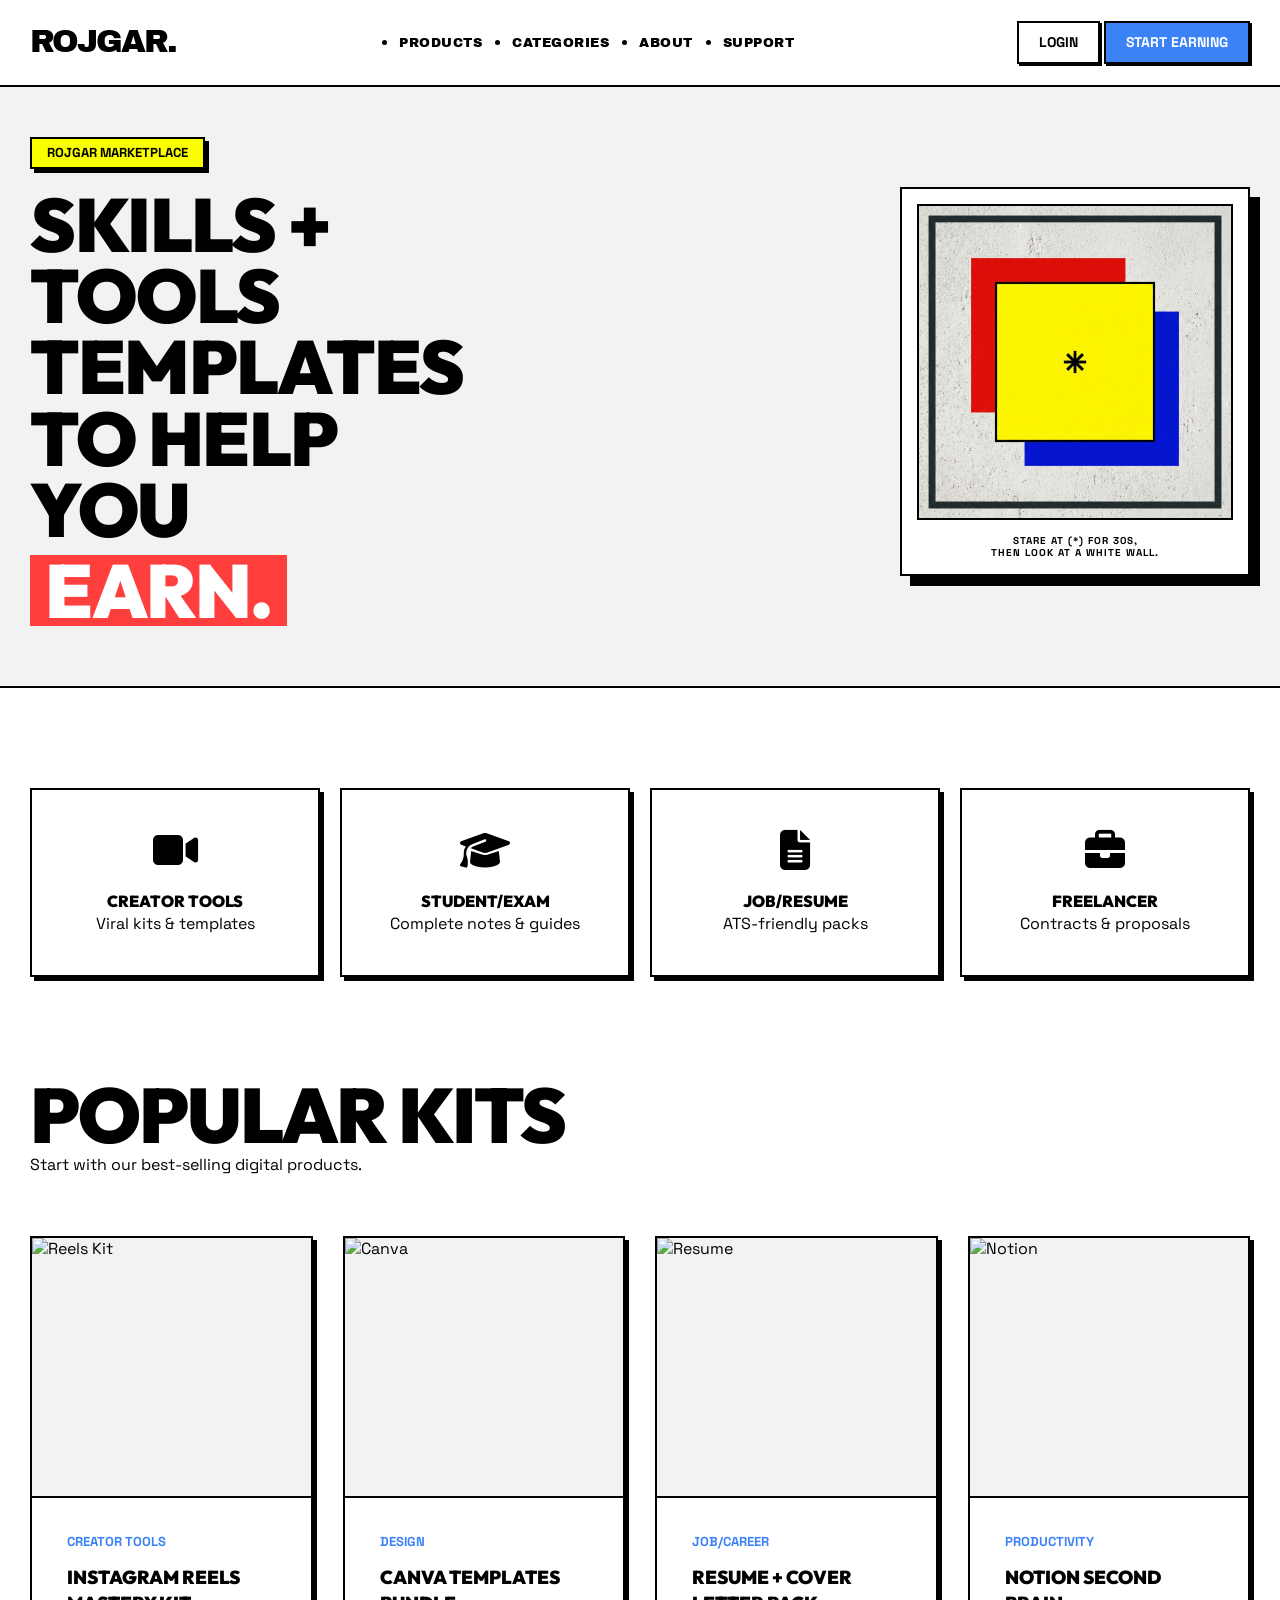
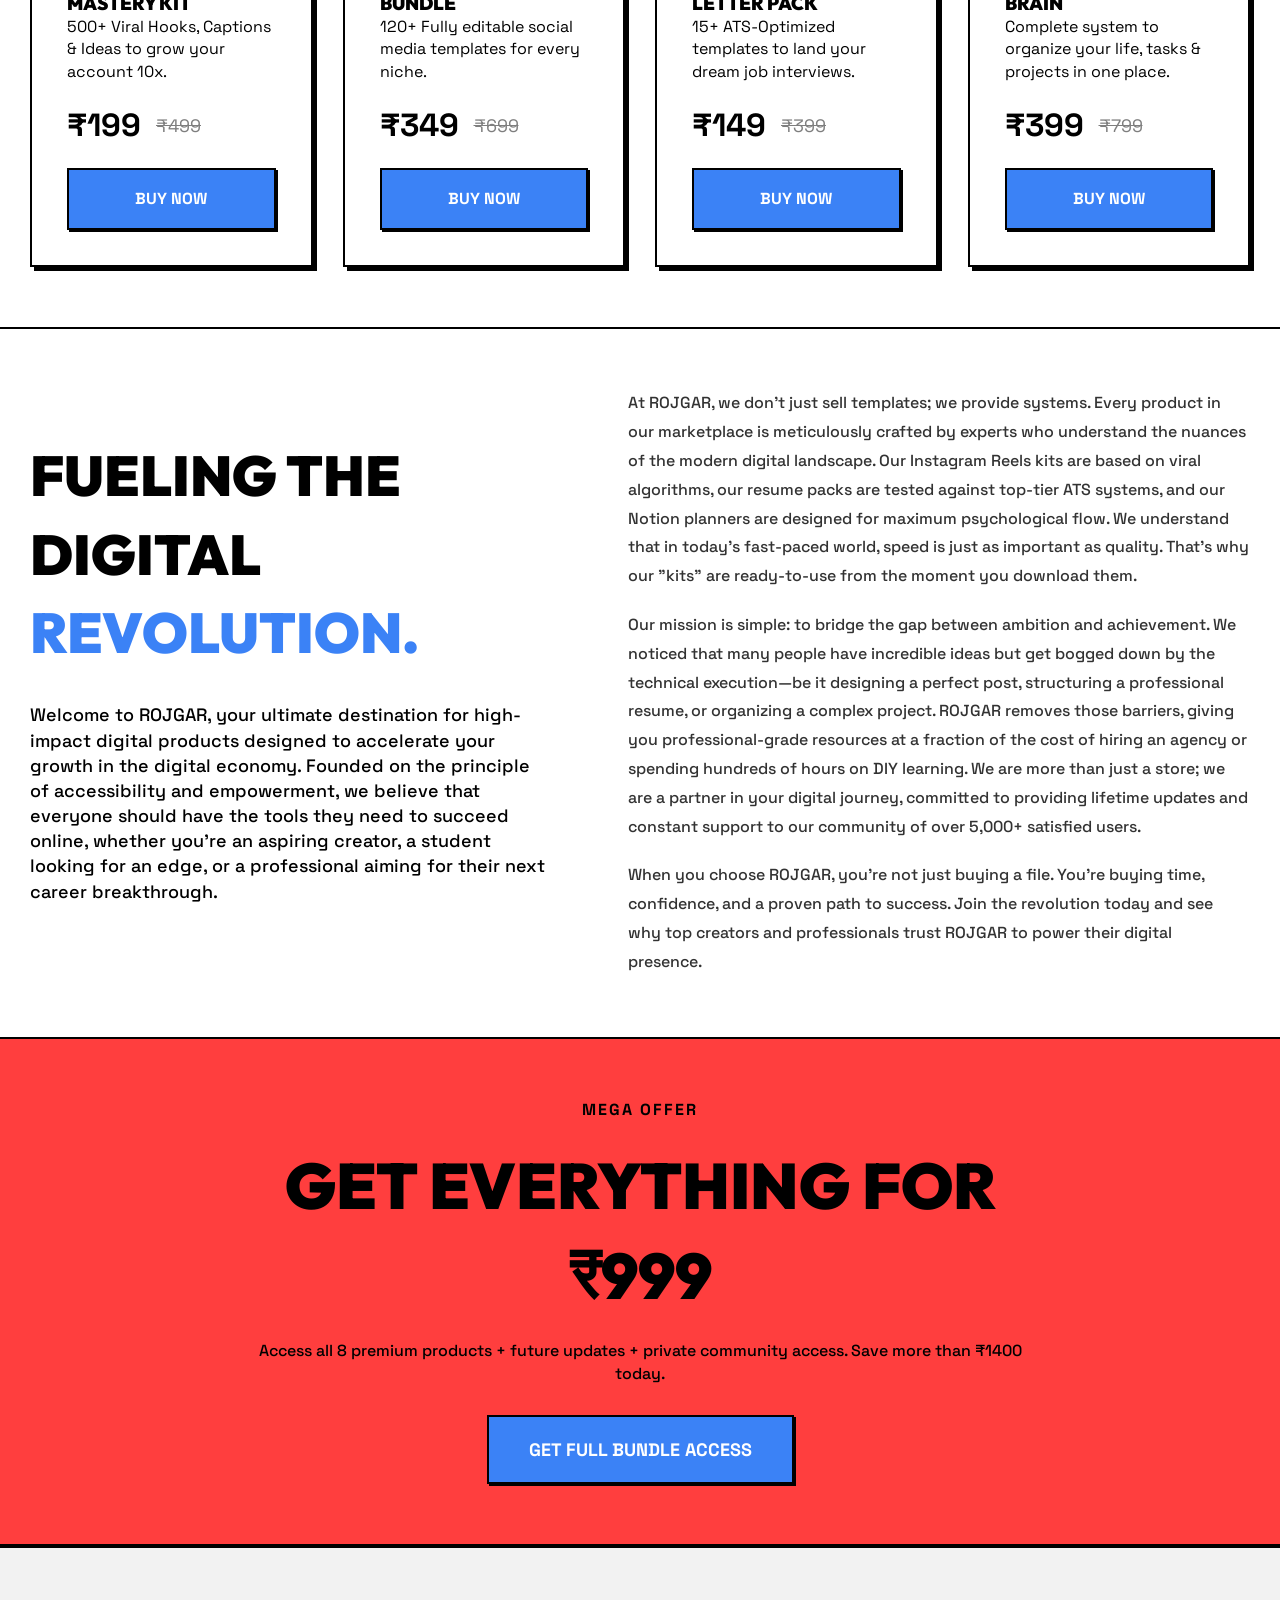
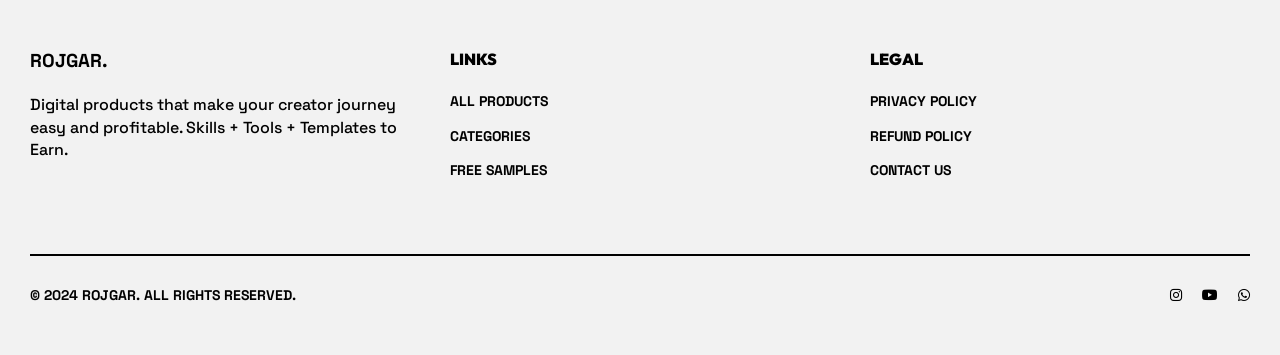
==== index.html @ f200fc2a "Complete UI Refactor: Neo-Brutalist Professional Agency Design & Organized Structure" ====
<!DOCTYPE html>
<html lang="hi">
<head>
    <meta charset="UTF-8">
    <meta name="viewport" content="width=device-width, initial-scale=1.0">
    <title>ROJGAR — Digital Products Marketplace</title>
    <link rel="stylesheet" href="css/style.css">
    <!-- Google Fonts -->
    <link href="https://fonts.googleapis.com/css2?family=Archivo+Black&family=Space+Grotesk:wght@300;400;500;600;700;800;900&display=swap" rel="stylesheet">
    <link rel="stylesheet" href="https://cdnjs.cloudflare.com/ajax/libs/font-awesome/6.4.0/css/all.min.css">
</head>
<body>
    
    <!-- Navbar -->
    <nav class="navbar">
        <div class="container">
            <div class="logo">
                <h2>ROJGAR.</h2>
            </div>
            <ul class="nav-menu" id="navMenu">
                <li><a href="#products">Products</a></li>
                <li><a href="#categories">Categories</a></li>
                <li><a href="#about">About</a></li>
                <li><a href="pages/contact.html">Support</a></li>
            </ul>
            <button class="menu-toggle" id="menuToggle" style="display: none; background: none; border: none; font-size: 24px; cursor: pointer;">
                <i class="fas fa-bars"></i>
            </button>
            <div class="nav-btns">
                <a href="login.html" class="btn btn-outline" style="padding: 10px 20px; font-size: 14px;">Login</a>
                <a href="#products" class="btn btn-primary" style="padding: 10px 20px; font-size: 14px;">Start Earning</a>
            </div>
        </div>
    </nav>


    <!-- Optimized Top Experience -->
    <section class="section" style="background: var(--gray); border-bottom: 2px solid var(--border-color); overflow: hidden; padding: 50px 0 60px;">
        <div class="container">
            <div style="display: flex; justify-content: space-between; align-items: flex-end; gap: 20px; flex-wrap: wrap;">
                
                <div class="reveal-init" style="flex: 1; min-width: 300px;">
                    <div style="background: var(--highlight-color); border: 2px solid var(--border-color); padding: 5px 15px; display: inline-block; font-weight: 900; font-size: 13px; margin-bottom: 20px; box-shadow: 4px 4px 0px 0px #000; text-transform: uppercase;">ROJGAR MARKETPLACE</div>
                    <h2 style="font-size: clamp(32px, 6vw, 75px); line-height: 0.95; margin-bottom: 0; font-weight: 900; text-transform: uppercase; letter-spacing: -1.5px;">
                        SKILLS + <br> 
                        TOOLS <br> 
                        TEMPLATES <br> 
                        TO HELP <br> 
                        YOU <br>
                        <span style="background: var(--accent-color); color: white; padding: 0 15px; display: inline-block; margin-top: 10px;">EARN.</span>
                    </h2>
                </div>

                <div class="reveal-init experience-box">
                    <div style="background: var(--white); border: 2px solid var(--border-color); padding: 15px; box-shadow: 10px 10px 0px 0px #000; text-align: center;">
                        <img src="images/afterimage.png" alt="Negative Afterimage" style="width: 100%; height: auto; border: 2px solid var(--border-color); display: block; margin-bottom: 15px;">
                        <p style="font-weight: 900; text-transform: uppercase; font-size: 10px; letter-spacing: 1px; line-height: 1.2;">
                            STARE AT (*) FOR 30S, <br> THEN LOOK AT A WHITE WALL.
                        </p>
                    </div>
                </div>

            </div>
        </div>
    </section>

    <!-- Categories Section -->
    <section class="section" id="categories" style="background: var(--white); padding: 40px 0;">
        <div class="container">
            <div class="categories-grid">
                <div class="category-card reveal-init">
                    <i class="fas fa-video category-icon"></i>
                    <h4>Creator Tools</h4>
                    <p>Viral kits & templates</p>
                </div>
                <div class="category-card reveal-init">
                    <i class="fas fa-graduation-cap category-icon"></i>
                    <h4>Student/Exam</h4>
                    <p>Complete notes & guides</p>
                </div>
                <div class="category-card reveal-init">
                    <i class="fas fa-file-alt category-icon"></i>
                    <h4>Job/Resume</h4>
                    <p>ATS-friendly packs</p>
                </div>
                <div class="category-card reveal-init">
                    <i class="fas fa-briefcase category-icon"></i>
                    <h4>Freelancer</h4>
                    <p>Contracts & proposals</p>
                </div>
            </div>
        </div>
    </section>

    <!-- Products Section -->
    <section class="section" id="products">
        <div class="container">
            <div class="section-header">
                <div>
                    <h2>Popular Kits</h2>
                    <p>Start with our best-selling digital products.</p>
                </div>
            </div>

            <div class="products-grid">
                
                <!-- Product 1 -->
                <div class="product-card reveal-init">
                    <div class="product-img">
                        <img src="https://images.unsplash.com/photo-1611162617474-5b21e879e113?auto=format&fit=crop&q=80&w=800" alt="Reels Kit">
                    </div>
                    <div class="product-content">
                        <span class="product-tag">Creator Tools</span>
                        <h3>Instagram Reels Mastery Kit</h3>
                        <p>500+ Viral Hooks, Captions & Ideas to grow your account 10x.</p>
                        <div class="product-price">
                            <span class="price-now">₹199</span>
                            <span class="price-old">₹499</span>
                        </div>
                        <a href="pages/product-detail.html?id=reels-kit" class="btn btn-primary btn-block">Buy Now</a>
                    </div>
                </div>

                <!-- Product 2 -->
                <div class="product-card reveal-init">
                    <div class="product-img">
                        <img src="https://images.unsplash.com/photo-1626785774573-4b799315345d?auto=format&fit=crop&q=80&w=800" alt="Canva">
                    </div>
                    <div class="product-content">
                        <span class="product-tag">Design</span>
                        <h3>Canva Templates Bundle</h3>
                        <p>120+ Fully editable social media templates for every niche.</p>
                        <div class="product-price">
                            <span class="price-now">₹349</span>
                            <span class="price-old">₹699</span>
                        </div>
                        <a href="pages/product-detail.html?id=canva-templates" class="btn btn-primary btn-block">Buy Now</a>
                    </div>
                </div>

                <!-- Product 3 -->
                <div class="product-card reveal-init">
                    <div class="product-img">
                        <img src="https://images.unsplash.com/photo-1586281380349-632531db7ed4?auto=format&fit=crop&q=80&w=800" alt="Resume">
                    </div>
                    <div class="product-content">
                        <span class="product-tag">Job/Career</span>
                        <h3>Resume + Cover Letter Pack</h3>
                        <p>15+ ATS-Optimized templates to land your dream job interviews.</p>
                        <div class="product-price">
                            <span class="price-now">₹149</span>
                            <span class="price-old">₹399</span>
                        </div>
                        <a href="pages/product-detail.html?id=resume-pack" class="btn btn-primary btn-block">Buy Now</a>
                    </div>
                </div>

                <!-- Product 4 -->
                <div class="product-card reveal-init">
                    <div class="product-img">
                        <img src="https://images.unsplash.com/photo-1517842645767-c639042777db?auto=format&fit=crop&q=80&w=800" alt="Notion">
                    </div>
                    <div class="product-content">
                        <span class="product-tag">Productivity</span>
                        <h3>Notion Second Brain</h3>
                        <p>Complete system to organize your life, tasks & projects in one place.</p>
                        <div class="product-price">
                            <span class="price-now">₹399</span>
                            <span class="price-old">₹799</span>
                        </div>
                        <a href="pages/product-detail.html?id=notion-planner" class="btn btn-primary btn-block">Buy Now</a>
                    </div>
                </div>

            </div>
        </div>
    </section>

    <!-- About Section -->
    <section class="section" id="about" style="background: var(--white); border-top: 2px solid var(--border-color);">
        <div class="container">
            <div class="about-grid">
                <div class="reveal-init">
                    <h2 style="font-size: 56px; margin-bottom: 30px;">Fueling the Digital <span style="color: var(--secondary-color)">Revolution.</span></h2>
                    <p style="font-size: 18px; font-weight: 500; margin-bottom: 25px;">Welcome to ROJGAR, your ultimate destination for high-impact digital products designed to accelerate your growth in the digital economy. Founded on the principle of accessibility and empowerment, we believe that everyone should have the tools they need to succeed online, whether you're an aspiring creator, a student looking for an edge, or a professional aiming for their next career breakthrough.</p>
                </div>
                <div class="reveal-init" style="font-weight: 500; line-height: 1.8; color: var(--dark); opacity: 0.8;">
                    <p style="margin-bottom: 20px;">At ROJGAR, we don't just sell templates; we provide systems. Every product in our marketplace is meticulously crafted by experts who understand the nuances of the modern digital landscape. Our Instagram Reels kits are based on viral algorithms, our resume packs are tested against top-tier ATS systems, and our Notion planners are designed for maximum psychological flow. We understand that in today's fast-paced world, speed is just as important as quality. That's why our "kits" are ready-to-use from the moment you download them.</p>
                    <p style="margin-bottom: 20px;">Our mission is simple: to bridge the gap between ambition and achievement. We noticed that many people have incredible ideas but get bogged down by the technical execution—be it designing a perfect post, structuring a professional resume, or organizing a complex project. ROJGAR removes those barriers, giving you professional-grade resources at a fraction of the cost of hiring an agency or spending hundreds of hours on DIY learning. We are more than just a store; we are a partner in your digital journey, committed to providing lifetime updates and constant support to our community of over 5,000+ satisfied users.</p>
                    <p>When you choose ROJGAR, you're not just buying a file. You're buying time, confidence, and a proven path to success. Join the revolution today and see why top creators and professionals trust ROJGAR to power their digital presence.</p>
                </div>
            </div>
        </div>
    </section>

    <!-- Bundle Section -->
    <section class="section" style="background: var(--accent-color); border-top: 2px solid var(--border-color); border-bottom: 2px solid var(--border-color);">
        <div class="container">
            <div style="text-align: center; max-width: 800px; margin: 0 auto;">
                <span style="font-weight: 900; text-transform: uppercase; letter-spacing: 2px;">Mega Offer</span>
                <h2 style="font-size: clamp(40px, 6vw, 64px); margin: 20px 0; text-transform: uppercase; font-weight: 900;">Get Everything for ₹999</h2>
                <p style="margin-bottom: 30px; font-weight: 500;">Access all 8 premium products + future updates + private community access. Save more than ₹1400 today.</p>
                <a href="product-detail.html?id=complete-bundle" class="btn btn-primary" style="padding: 20px 40px; font-size: 18px;">Get Full Bundle Access</a>
            </div>
        </div>
    </section>

    <!-- Footer -->
    <footer class="footer">
        <div class="container">
            <div class="footer-grid">
                <div>
                    <h3 style="font-family: 'Space Grotesk', sans-serif; font-weight: 900; margin-bottom: 20px;">ROJGAR.</h3>
                    <p style="font-weight: 500;">Digital products that make your creator journey easy and profitable. Skills + Tools + Templates to Earn.</p>
                </div>
                <div>
                    <h4 style="margin-bottom: 20px; text-transform: uppercase; font-weight: 900;">Links</h4>
                    <ul class="footer-links">
                        <li><a href="#products">All Products</a></li>
                        <li><a href="#categories">Categories</a></li>
                        <li><a href="#">Free Samples</a></li>
                    </ul>
                </div>
                <div>
                    <h4 style="margin-bottom: 20px; text-transform: uppercase; font-weight: 900;">Legal</h4>
                    <ul class="footer-links">
                        <li><a href="pages/privacy.html">Privacy Policy</a></li>
                        <li><a href="pages/refund.html">Refund Policy</a></li>
                        <li><a href="pages/contact.html">Contact Us</a></li>
                    </ul>
                </div>
            </div>
            <div style="border-top: 2px solid var(--border-color); padding-top: 30px; display: flex; justify-content: space-between; align-items: center; font-weight: 700; font-size: 14px; text-transform: uppercase;">
                <p>&copy; 2024 ROJGAR. ALL RIGHTS RESERVED.</p>
                <div style="display: flex; gap: 20px;">
                    <a href="#" style="color: inherit;"><i class="fab fa-instagram"></i></a>
                    <a href="#" style="color: inherit;"><i class="fab fa-youtube"></i></a>
                    <a href="#" style="color: inherit;"><i class="fab fa-whatsapp"></i></a>
                </div>
            </div>
        </div>
    </footer>

    <script src="js/script.js"></script>
</body>
</html>
---- css/style.css ----
@import url('https://fonts.googleapis.com/css2?family=Outfit:wght@400;700;800;900&family=Space+Grotesk:wght@300;400;500;600;700&display=swap');

:root {
    /* Bold Brutalist LIGHT Theme */
    --primary-color: #000000;
    --secondary-color: #3b82f6; /* Electric Blue */
    --accent-color: #ff3e3e; /* Bold Red */
    --highlight-color: #faff00; /* Neon Yellow */
    --dark: #000000;
    --light: #ffffff;
    --white: #ffffff;
    --gray: #f2f2f2;
    --border-color: #000000;
    
    /* Hard Sharp Shadows */
    --shadow-sm: 2px 2px 0px 0px #000000;
    --shadow-md: 4px 4px 0px 0px #000000;
    --shadow-lg: 8px 8px 0px 0px #000000;
    
    /* Transitions */
    --transition: all 0.2s ease;
}

* {
    margin: 0;
    padding: 0;
    box-sizing: border-box;
}

body {
    font-family: 'Space Grotesk', sans-serif;
    line-height: 1.4;
    color: var(--dark);
    background: var(--white);
    overflow-x: hidden;
    width: 100%;
}

h1, h2, h3, h4 {
    font-family: 'Outfit', sans-serif;
    font-weight: 900;
    text-transform: uppercase;
}

.container {
    max-width: 1300px;
    margin: 0 auto;
    padding: 0 30px;
}

/* ===================================
   NAVIGATION
=================================== */

.navbar {
    padding: 20px 0;
    border-bottom: 2px solid var(--border-color);
    background: var(--white);
    position: sticky;
    top: 0;
    z-index: 1000;
}

.navbar .container {
    display: flex;
    justify-content: space-between;
    align-items: center;
}

.logo h2 {
    font-family: 'Archivo Black', sans-serif;
    font-size: 32px;
    font-weight: 400; /* Archivo Black only has 400 but looks ultra bold */
    text-transform: uppercase;
    letter-spacing: -2px;
}

.nav-menu {
    display: flex;
    gap: 30px;
}

.nav-menu a {
    text-decoration: none;
    text-transform: uppercase;
    font-family: 'Archivo Black', sans-serif;
    font-weight: 400;
    font-size: 13px;
    letter-spacing: 0.5px;
    color: var(--dark);
    transition: var(--transition);
}

.nav-menu a:hover {
    color: var(--secondary-color);
}

/* ===================================
   HERO SECTION
=================================== */

.hero {
    padding: 120px 0 80px;
    text-align: center;
    background: var(--gray);
    border-bottom: 2px solid var(--border-color);
}

.hero h1 {
    font-size: clamp(50px, 10vw, 120px);
    line-height: 0.85;
    font-weight: 900;
    text-transform: uppercase;
    letter-spacing: -3px;
    margin-bottom: 30px;
}

.hero p {
    font-size: 20px;
    max-width: 700px;
    margin: 0 auto 40px;
    font-weight: 500;
}

.hero-badge {
    display: inline-block;
    background: var(--accent-color);
    color: var(--dark);
    padding: 8px 20px;
    border: 2px solid var(--border-color);
    font-weight: 800;
    text-transform: uppercase;
    font-size: 13px;
    margin-bottom: 25px;
    box-shadow: var(--shadow-sm);
}

/* ===================================
   CATEGORIES (Brutalist style)
=================================== */

.categories-grid {
    display: grid;
    grid-template-columns: repeat(4, 1fr);
    gap: 20px;
    margin-top: 60px;
}

.category-card {
    background: var(--white);
    padding: 40px 20px;
    border: 2px solid var(--border-color);
    text-align: center;
    transition: var(--transition);
    cursor: pointer;
    box-shadow: var(--shadow-md);
}

.category-card:hover {
    transform: translate(-4px, -4px);
    box-shadow: var(--shadow-lg);
    background: var(--accent-color);
}

.category-icon {
    font-size: 40px;
    margin-bottom: 20px;
    display: block;
}

/* ===================================
   PRODUCT CARDS (Brutalist)
=================================== */

.section {
    padding: 60px 0;
}

.about-grid {
    display: grid; 
    grid-template-columns: 1fr 1.2fr; 
    gap: 80px; 
    align-items: center;
}

.experience-box {
    flex: 0 0 350px; 
    margin-bottom: 50px;
}

.section-header {
    margin-bottom: 60px;
}

.section-header h2 {
    font-size: clamp(36px, 6vw, 80px);
    text-transform: uppercase;
    font-weight: 900;
    letter-spacing: -2px;
    line-height: 1;
}

.products-grid {
    display: grid;
    grid-template-columns: repeat(auto-fill, minmax(280px, 1fr));
    gap: 30px;
}

.product-card {
    background: var(--white);
    border: 2px solid var(--border-color);
    transition: var(--transition);
    overflow: hidden;
    box-shadow: var(--shadow-md);
}

.product-card:hover {
    transform: translate(-8px, -8px);
    box-shadow: var(--shadow-lg);
}

.product-img {
    height: 260px;
    background: var(--gray);
    border-bottom: 2px solid var(--border-color);
    overflow: hidden;
}

.product-img img {
    width: 100%;
    height: 100%;
    object-fit: cover;
    transition: var(--transition);
}

.product-content {
    padding: 35px;
}

.product-tag {
    font-size: 13px;
    font-weight: 800;
    text-transform: uppercase;
    color: var(--secondary-color);
    margin-bottom: 12px;
    display: block;
}

.product-price {
    display: flex;
    align-items: center;
    gap: 15px;
    margin: 20px 0;
}

.price-now {
    font-size: 32px;
    font-weight: 900;
}

.price-old {
    text-decoration: line-through;
    opacity: 0.5;
    font-size: 18px;
}

/* ===================================
   BUTTONS
=================================== */

.btn {
    display: inline-block;
    padding: 18px 38px;
    font-family: 'Space Grotesk', sans-serif;
    font-weight: 800;
    text-transform: uppercase;
    text-decoration: none;
    font-size: 16px;
    cursor: pointer;
    transition: var(--transition);
    border: 2px solid var(--border-color);
    text-align: center;
    box-shadow: var(--shadow-sm);
}

.btn-primary {
    background: var(--secondary-color);
    color: var(--white);
}

.btn-primary:hover {
    transform: translate(-3px, -3px);
    box-shadow: var(--shadow-md);
    background: var(--dark);
}

.btn-outline {
    background: var(--white);
    color: var(--dark);
}

.btn-outline:hover {
    background: var(--dark);
    color: var(--white);
}

.btn-block {
    width: 100%;
}

/* ===================================
   MARQUEE
=================================== */

.marquee {
    background: var(--dark);
    color: var(--white);
    padding: 15px 0;
    border-bottom: 2px solid var(--border-color);
    overflow: hidden;
    white-space: nowrap;
}

@keyframes marquee {
    from { transform: translateX(0); }
    to { transform: translateX(-50%); }
}

/* ===================================
   REVEAL SYSTEM
=================================== */

.reveal-init {
    opacity: 0;
    transform: translateY(30px);
    transition: all 0.6s cubic-bezier(0.2, 0.8, 0.2, 1);
}

.reveal-init.revealed {
    opacity: 1;
    transform: translateY(0);
}

/* ===================================
   FOOTER
=================================== */

.footer {
    padding: 100px 0 50px;
    border-top: 2px solid var(--border-color);
    background: var(--gray);
}

.footer h2 {
    font-size: clamp(60px, 12vw, 150px);
    text-transform: uppercase;
    font-weight: 900;
    letter-spacing: -4px;
    margin-bottom: 50px;
}

.footer-grid {
    display: grid;
    grid-template-columns: repeat(auto-fit, minmax(200px, 1fr));
    gap: 40px;
    margin-bottom: 60px;
}

.footer-links li {
    list-style: none;
    margin-bottom: 12px;
}

.footer-links a {
    color: var(--dark);
    text-decoration: none;
    font-weight: 700;
    text-transform: uppercase;
    font-size: 14px;
    transition: var(--transition);
}

.footer-links a:hover {
    color: var(--secondary-color);
}

@media (max-width: 1024px) {
    .categories-grid { grid-template-columns: repeat(2, 1fr); }
}

@media (max-width: 768px) {
    :root {
        --shadow-lg: 6px 6px 0px 0px #000;
    }

    .navbar .container {
        padding: 0 20px;
    }

    /* Mobile Menu Toggle */
    .nav-menu {
        display: none;
        position: absolute;
        top: 100%;
        left: 0;
        width: 100%;
        background: var(--white);
        padding: 20px;
        flex-direction: column;
        border-bottom: 2px solid var(--border-color);
        box-shadow: var(--shadow-md);
        z-index: 1001;
    }

    .nav-menu.active {
        display: flex;
    }

    .nav-btns {
        display: none;
    }

    .menu-toggle {
        display: block !important;
    }

    .section {
        padding: 40px 0;
    }

    #categories {
        padding: 20px 0 !important;
    }

    .categories-grid {
        grid-template-columns: 1fr;
        gap: 15px;
    }

    /* Product Cards Mobile */
    .product-card {
        max-width: 100%;
    }

    /* About Section Mobile */
    .about-grid {
        grid-template-columns: 1fr !important;
        gap: 30px !important;
    }

    .about-grid h2 {
        font-size: 36px !important;
    }

    /* Top Experience Mobile Fixes */
    .experience-box {
        flex: 1 !important;
        margin-bottom: 20px !important;
        max-width: 100%;
    }

    .reveal-init h2 {
        font-size: clamp(32px, 10vw, 55px) !important;
        line-height: 1 !important;
        letter-spacing: -1px !important;
    }

    .reveal-init div[style*="margin-bottom: 30px"] {
        margin-bottom: 15px !important;
    }
    
    .container {
        padding: 0 20px;
    }
}
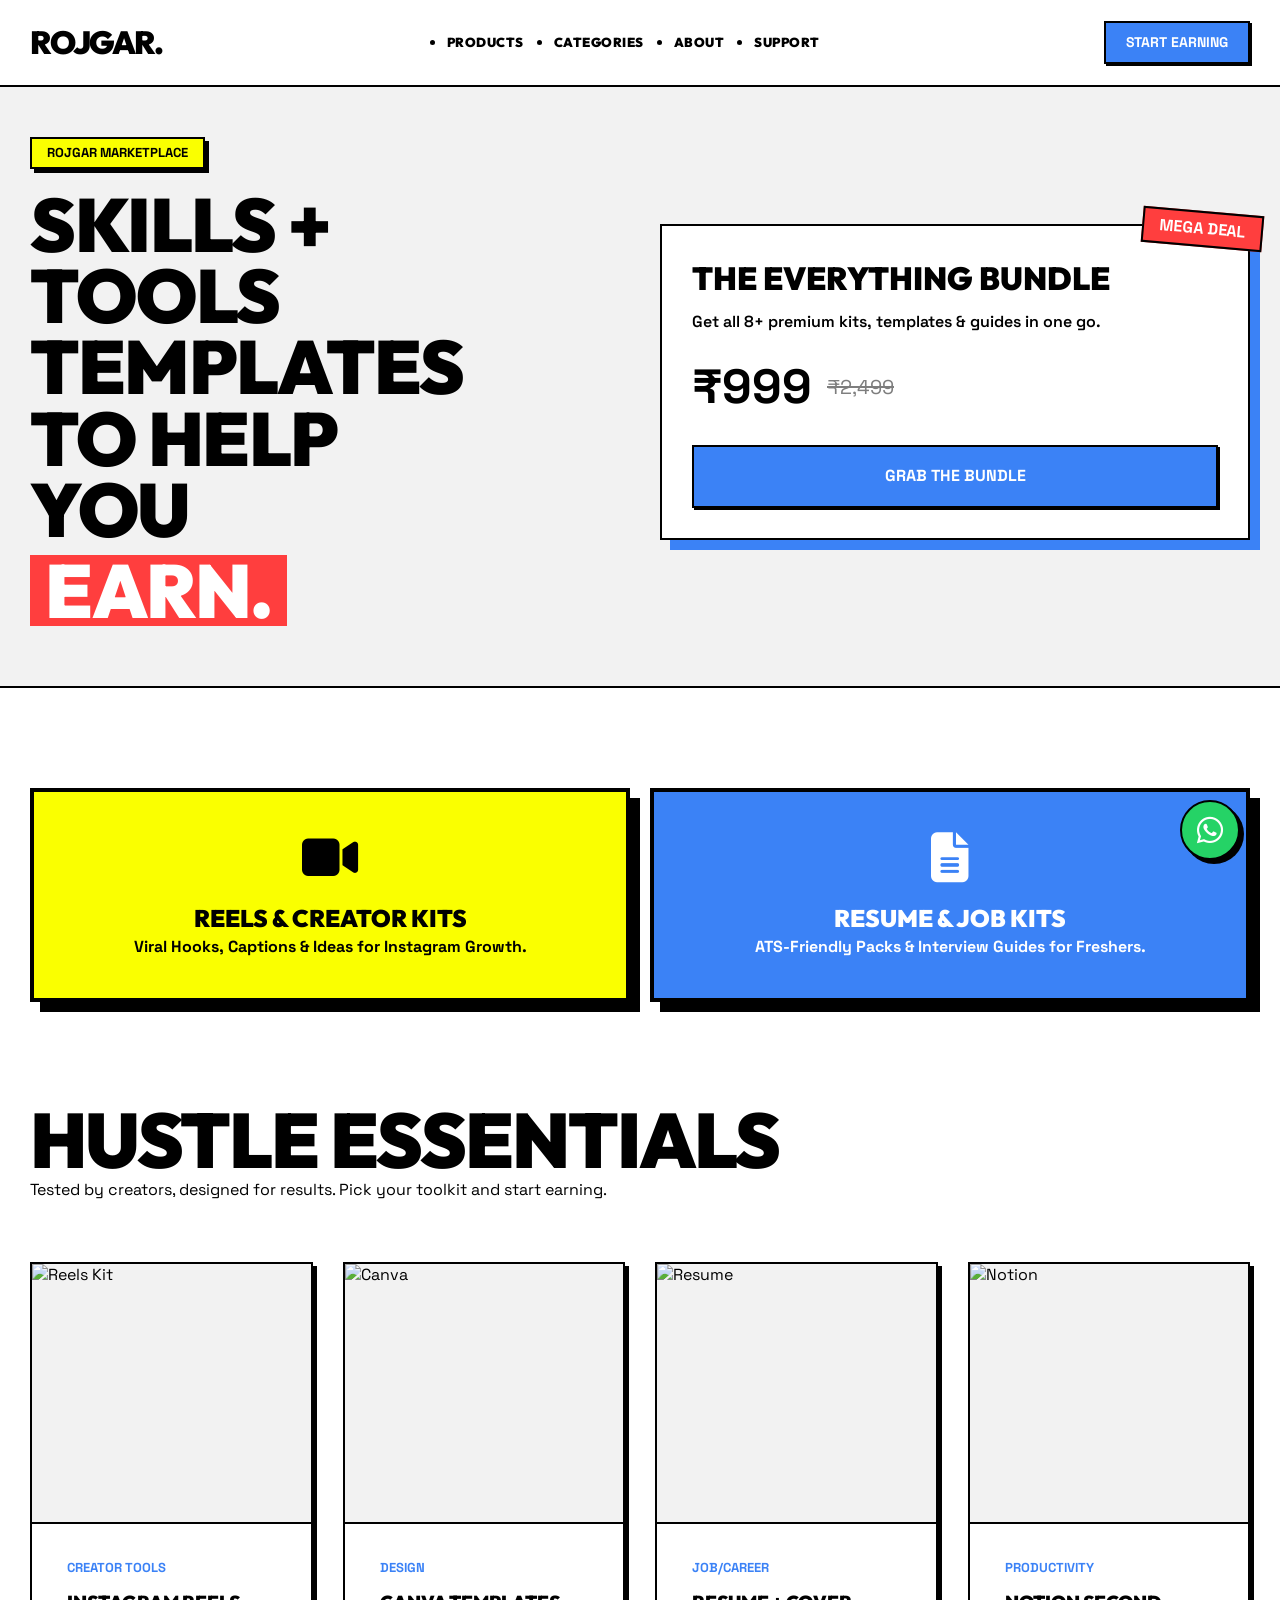
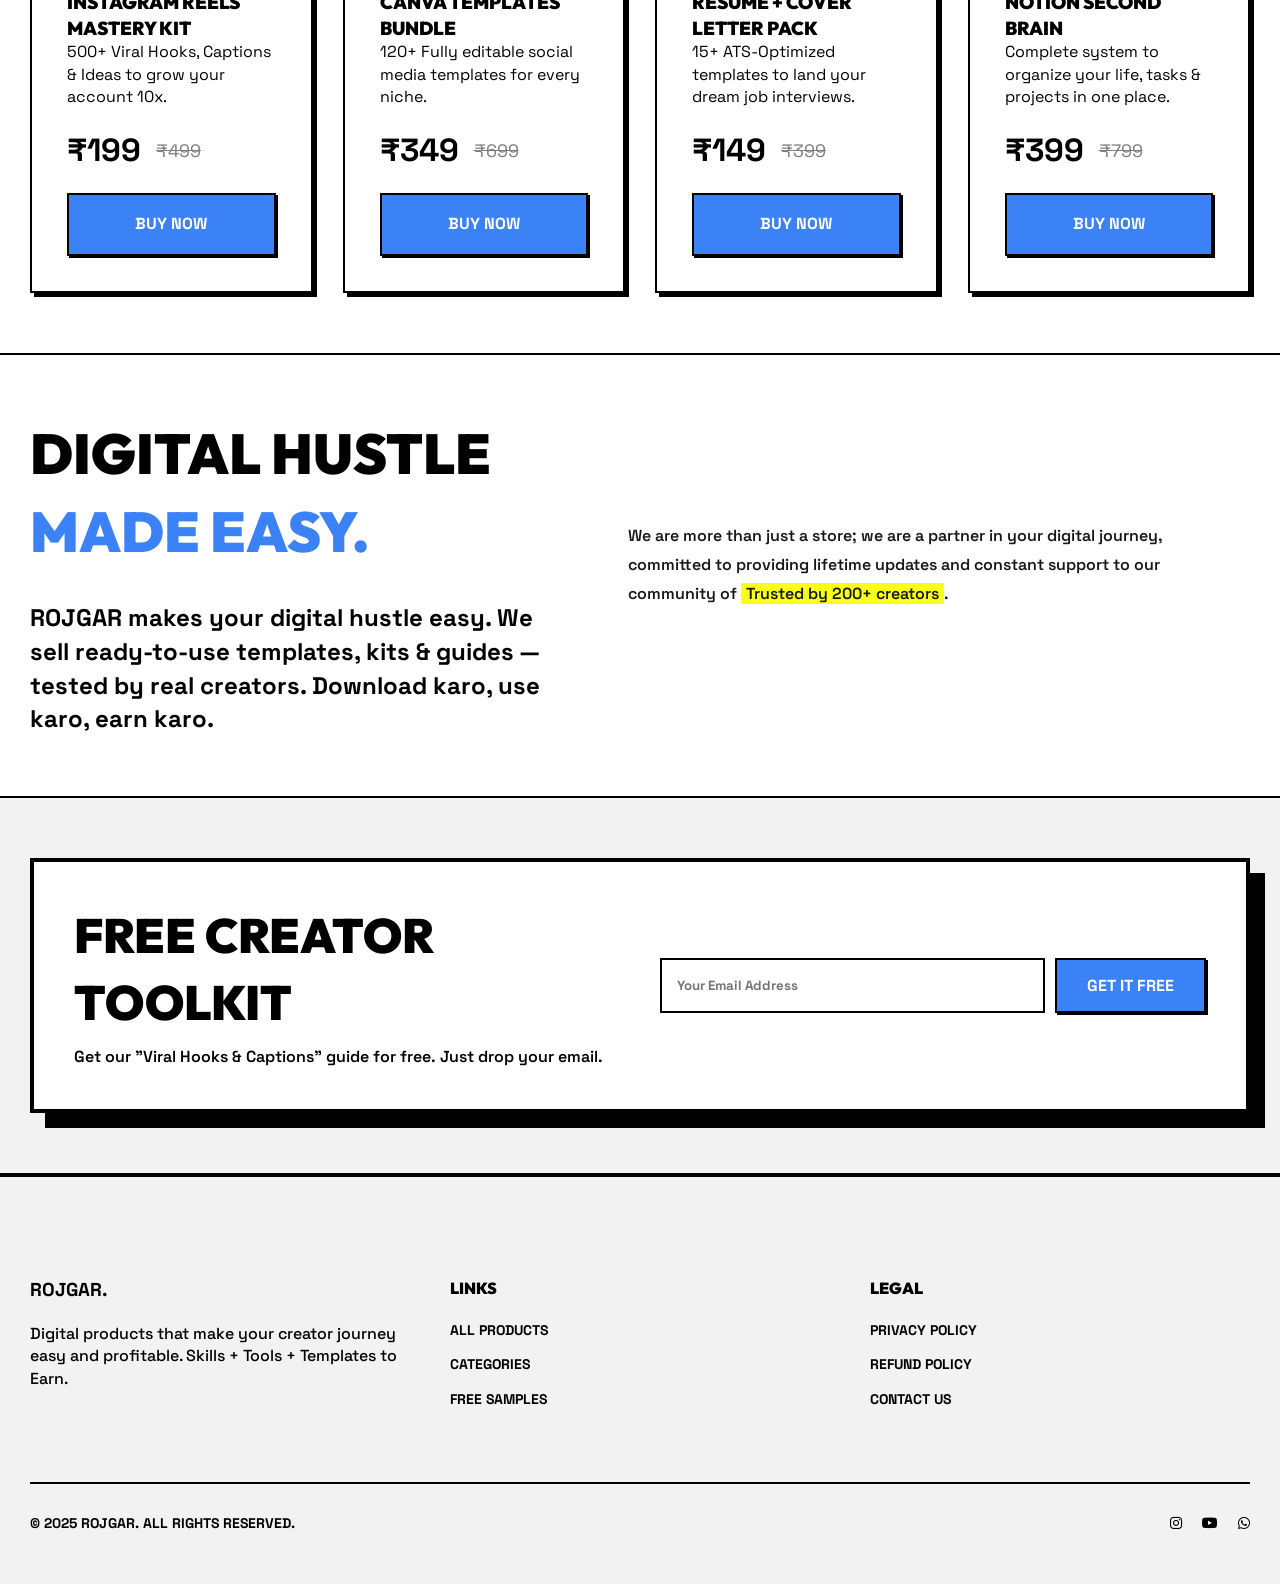
==== commit 3256c662: "Optimize ROJGAR store: fix links, improve UX, add categories and free samples pages, and niche down" ====
--- a/index.html
+++ b/index.html
@@ -19,7 +19,7 @@
             </div>
             <ul class="nav-menu" id="navMenu">
                 <li><a href="#products">Products</a></li>
-                <li><a href="#categories">Categories</a></li>
+                <li><a href="pages/categories.html">Categories</a></li>
                 <li><a href="#about">About</a></li>
                 <li><a href="pages/contact.html">Support</a></li>
             </ul>
@@ -27,7 +27,6 @@
                 <i class="fas fa-bars"></i>
             </button>
             <div class="nav-btns">
-                <a href="login.html" class="btn btn-outline" style="padding: 10px 20px; font-size: 14px;">Login</a>
                 <a href="#products" class="btn btn-primary" style="padding: 10px 20px; font-size: 14px;">Start Earning</a>
             </div>
         </div>
@@ -37,7 +36,7 @@
     <!-- Optimized Top Experience -->
     <section class="section" style="background: var(--gray); border-bottom: 2px solid var(--border-color); overflow: hidden; padding: 50px 0 60px;">
         <div class="container">
-            <div style="display: flex; justify-content: space-between; align-items: flex-end; gap: 20px; flex-wrap: wrap;">
+            <div style="display: flex; justify-content: space-between; align-items: center; gap: 40px; flex-wrap: wrap;">
                 
                 <div class="reveal-init" style="flex: 1; min-width: 300px;">
                     <div style="background: var(--highlight-color); border: 2px solid var(--border-color); padding: 5px 15px; display: inline-block; font-weight: 900; font-size: 13px; margin-bottom: 20px; box-shadow: 4px 4px 0px 0px #000; text-transform: uppercase;">ROJGAR MARKETPLACE</div>
@@ -51,12 +50,16 @@
                     </h2>
                 </div>
 
-                <div class="reveal-init experience-box">
-                    <div style="background: var(--white); border: 2px solid var(--border-color); padding: 15px; box-shadow: 10px 10px 0px 0px #000; text-align: center;">
-                        <img src="images/afterimage.png" alt="Negative Afterimage" style="width: 100%; height: auto; border: 2px solid var(--border-color); display: block; margin-bottom: 15px;">
-                        <p style="font-weight: 900; text-transform: uppercase; font-size: 10px; letter-spacing: 1px; line-height: 1.2;">
-                            STARE AT (*) FOR 30S, <br> THEN LOOK AT A WHITE WALL.
-                        </p>
+                <div class="reveal-init" style="flex: 1; min-width: 300px;">
+                    <div style="background: var(--white); border: 2px solid var(--border-color); padding: 30px; box-shadow: 10px 10px 0px 0px var(--secondary-color); position: relative;">
+                        <span style="position: absolute; top: -15px; right: -15px; background: var(--accent-color); color: white; padding: 5px 15px; font-weight: 900; border: 2px solid #000; transform: rotate(5deg);">MEGA DEAL</span>
+                        <h3 style="font-size: 32px; margin-bottom: 10px;">The Everything Bundle</h3>
+                        <p style="font-weight: 600; margin-bottom: 20px;">Get all 8+ premium kits, templates & guides in one go.</p>
+                        <div style="display: flex; align-items: center; gap: 15px; margin-bottom: 25px;">
+                            <span style="font-size: 48px; font-weight: 900;">₹999</span>
+                            <span style="text-decoration: line-through; opacity: 0.5; font-size: 20px;">₹2,499</span>
+                        </div>
+                        <a href="pages/product-detail.html?id=complete-bundle" class="btn btn-primary btn-block">Grab the Bundle</a>
                     </div>
                 </div>
 
@@ -67,26 +70,16 @@
     <!-- Categories Section -->
     <section class="section" id="categories" style="background: var(--white); padding: 40px 0;">
         <div class="container">
-            <div class="categories-grid">
-                <div class="category-card reveal-init">
-                    <i class="fas fa-video category-icon"></i>
-                    <h4>Creator Tools</h4>
-                    <p>Viral kits & templates</p>
-                </div>
-                <div class="category-card reveal-init">
-                    <i class="fas fa-graduation-cap category-icon"></i>
-                    <h4>Student/Exam</h4>
-                    <p>Complete notes & guides</p>
-                </div>
-                <div class="category-card reveal-init">
-                    <i class="fas fa-file-alt category-icon"></i>
-                    <h4>Job/Resume</h4>
-                    <p>ATS-friendly packs</p>
-                </div>
-                <div class="category-card reveal-init">
-                    <i class="fas fa-briefcase category-icon"></i>
-                    <h4>Freelancer</h4>
-                    <p>Contracts & proposals</p>
+            <div class="categories-grid" style="grid-template-columns: repeat(2, 1fr);">
+                <div class="category-card reveal-init" style="background: var(--highlight-color); border: 4px solid #000; box-shadow: 10px 10px 0px 0px #000;">
+                    <i class="fas fa-video category-icon" style="font-size: 50px;"></i>
+                    <h4 style="font-size: 24px;">Reels & Creator Kits</h4>
+                    <p style="font-weight: 700;">Viral Hooks, Captions & Ideas for Instagram Growth.</p>
+                </div>
+                <div class="category-card reveal-init" style="background: var(--secondary-color); color: #fff; border: 4px solid #000; box-shadow: 10px 10px 0px 0px #000;">
+                    <i class="fas fa-file-alt category-icon" style="font-size: 50px; color: #fff;"></i>
+                    <h4 style="font-size: 24px;">Resume & Job Kits</h4>
+                    <p style="font-weight: 700;">ATS-Friendly Packs & Interview Guides for Freshers.</p>
                 </div>
             </div>
         </div>
@@ -97,8 +90,8 @@
         <div class="container">
             <div class="section-header">
                 <div>
-                    <h2>Popular Kits</h2>
-                    <p>Start with our best-selling digital products.</p>
+                    <h2>Hustle Essentials</h2>
+                    <p>Tested by creators, designed for results. Pick your toolkit and start earning.</p>
                 </div>
             </div>
 
@@ -181,26 +174,30 @@
         <div class="container">
             <div class="about-grid">
                 <div class="reveal-init">
-                    <h2 style="font-size: 56px; margin-bottom: 30px;">Fueling the Digital <span style="color: var(--secondary-color)">Revolution.</span></h2>
-                    <p style="font-size: 18px; font-weight: 500; margin-bottom: 25px;">Welcome to ROJGAR, your ultimate destination for high-impact digital products designed to accelerate your growth in the digital economy. Founded on the principle of accessibility and empowerment, we believe that everyone should have the tools they need to succeed online, whether you're an aspiring creator, a student looking for an edge, or a professional aiming for their next career breakthrough.</p>
-                </div>
-                <div class="reveal-init" style="font-weight: 500; line-height: 1.8; color: var(--dark); opacity: 0.8;">
-                    <p style="margin-bottom: 20px;">At ROJGAR, we don't just sell templates; we provide systems. Every product in our marketplace is meticulously crafted by experts who understand the nuances of the modern digital landscape. Our Instagram Reels kits are based on viral algorithms, our resume packs are tested against top-tier ATS systems, and our Notion planners are designed for maximum psychological flow. We understand that in today's fast-paced world, speed is just as important as quality. That's why our "kits" are ready-to-use from the moment you download them.</p>
-                    <p style="margin-bottom: 20px;">Our mission is simple: to bridge the gap between ambition and achievement. We noticed that many people have incredible ideas but get bogged down by the technical execution—be it designing a perfect post, structuring a professional resume, or organizing a complex project. ROJGAR removes those barriers, giving you professional-grade resources at a fraction of the cost of hiring an agency or spending hundreds of hours on DIY learning. We are more than just a store; we are a partner in your digital journey, committed to providing lifetime updates and constant support to our community of over 5,000+ satisfied users.</p>
-                    <p>When you choose ROJGAR, you're not just buying a file. You're buying time, confidence, and a proven path to success. Join the revolution today and see why top creators and professionals trust ROJGAR to power their digital presence.</p>
-                </div>
-            </div>
-        </div>
-    </section>
-
-    <!-- Bundle Section -->
-    <section class="section" style="background: var(--accent-color); border-top: 2px solid var(--border-color); border-bottom: 2px solid var(--border-color);">
-        <div class="container">
-            <div style="text-align: center; max-width: 800px; margin: 0 auto;">
-                <span style="font-weight: 900; text-transform: uppercase; letter-spacing: 2px;">Mega Offer</span>
-                <h2 style="font-size: clamp(40px, 6vw, 64px); margin: 20px 0; text-transform: uppercase; font-weight: 900;">Get Everything for ₹999</h2>
-                <p style="margin-bottom: 30px; font-weight: 500;">Access all 8 premium products + future updates + private community access. Save more than ₹1400 today.</p>
-                <a href="product-detail.html?id=complete-bundle" class="btn btn-primary" style="padding: 20px 40px; font-size: 18px;">Get Full Bundle Access</a>
+                    <h2 style="font-size: 56px; margin-bottom: 30px;">Digital Hustle <span style="color: var(--secondary-color)">Made Easy.</span></h2>
+                    <p style="font-size: 24px; font-weight: 700; line-height: 1.4; color: var(--dark);">ROJGAR makes your digital hustle easy. We sell ready-to-use templates, kits & guides — tested by real creators. Download karo, use karo, earn karo.</p>
+                </div>
+                <div class="reveal-init" style="font-weight: 600; line-height: 1.8; color: var(--dark); opacity: 0.9;">
+                    <p style="margin-bottom: 20px;">We are more than just a store; we are a partner in your digital journey, committed to providing lifetime updates and constant support to our community of <span style="background: var(--highlight-color); padding: 0 5px;">Trusted by 200+ creators</span>.</p>
+                </div>
+            </div>
+        </div>
+    </section>
+
+    <!-- Lead Magnet Section -->
+    <section class="section" style="background: var(--gray); border-top: 2px solid var(--border-color); border-bottom: 2px solid var(--border-color);">
+        <div class="container">
+            <div style="background: var(--white); border: 4px solid #000; padding: 40px; box-shadow: 15px 15px 0px 0px #000; display: flex; align-items: center; justify-content: space-between; gap: 40px; flex-wrap: wrap;">
+                <div style="flex: 1; min-width: 300px;">
+                    <h2 style="font-size: 48px; margin-bottom: 10px;">Free Creator Toolkit</h2>
+                    <p style="font-weight: 600;">Get our "Viral Hooks & Captions" guide for free. Just drop your email.</p>
+                </div>
+                <div style="flex: 1; min-width: 300px;">
+                    <form style="display: flex; gap: 10px;">
+                        <input type="email" placeholder="Your Email Address" style="flex: 1; padding: 15px; border: 2px solid #000; font-family: inherit; font-weight: 700; outline: none;" required>
+                        <button type="submit" class="btn btn-primary" style="padding: 15px 30px;">Get it Free</button>
+                    </form>
+                </div>
             </div>
         </div>
     </section>
@@ -217,8 +214,8 @@
                     <h4 style="margin-bottom: 20px; text-transform: uppercase; font-weight: 900;">Links</h4>
                     <ul class="footer-links">
                         <li><a href="#products">All Products</a></li>
-                        <li><a href="#categories">Categories</a></li>
-                        <li><a href="#">Free Samples</a></li>
+                        <li><a href="pages/categories.html">Categories</a></li>
+                        <li><a href="pages/free-samples.html">Free Samples</a></li>
                     </ul>
                 </div>
                 <div>
@@ -231,7 +228,7 @@
                 </div>
             </div>
             <div style="border-top: 2px solid var(--border-color); padding-top: 30px; display: flex; justify-content: space-between; align-items: center; font-weight: 700; font-size: 14px; text-transform: uppercase;">
-                <p>&copy; 2024 ROJGAR. ALL RIGHTS RESERVED.</p>
+                <p>&copy; 2025 ROJGAR. ALL RIGHTS RESERVED.</p>
                 <div style="display: flex; gap: 20px;">
                     <a href="#" style="color: inherit;"><i class="fab fa-instagram"></i></a>
                     <a href="#" style="color: inherit;"><i class="fab fa-youtube"></i></a>
@@ -241,6 +238,11 @@
         </div>
     </footer>
 
+    <!-- Floating WhatsApp Button -->
+    <a href="https://wa.me/91XXXXXXXXXX" class="whatsapp-float" target="_blank">
+        <i class="fab fa-whatsapp"></i>
+    </a>
+
     <script src="js/script.js"></script>
 </body>
 </html>
--- a/css/style.css
+++ b/css/style.css
@@ -67,12 +67,18 @@
     align-items: center;
 }
 
+.logo a {
+    text-decoration: none;
+    color: inherit;
+}
+
 .logo h2 {
-    font-family: 'Archivo Black', sans-serif;
+    font-family: 'Outfit', sans-serif;
     font-size: 32px;
-    font-weight: 400; /* Archivo Black only has 400 but looks ultra bold */
+    font-weight: 900;
     text-transform: uppercase;
     letter-spacing: -2px;
+    color: var(--dark);
 }
 
 .nav-menu {
@@ -83,8 +89,8 @@
 .nav-menu a {
     text-decoration: none;
     text-transform: uppercase;
-    font-family: 'Archivo Black', sans-serif;
-    font-weight: 400;
+    font-family: 'Outfit', sans-serif;
+    font-weight: 900;
     font-size: 13px;
     letter-spacing: 0.5px;
     color: var(--dark);
@@ -473,3 +479,42 @@
         padding: 0 20px;
     }
 }
+
+/* ===================================
+   WHATSAPP FLOAT
+=================================== */
+
+.whatsapp-float {
+    position: fixed;
+    width: 60px;
+    height: 60px;
+    bottom: 40px;
+    right: 40px;
+    background-color: #25d366;
+    color: #FFF;
+    border-radius: 50px;
+    text-align: center;
+    font-size: 30px;
+    box-shadow: var(--shadow-md);
+    z-index: 100;
+    display: flex;
+    align-items: center;
+    justify-content: center;
+    text-decoration: none;
+    transition: var(--transition);
+    border: 2px solid #000;
+}
+
+.whatsapp-float:hover {
+    transform: scale(1.1) translate(-5px, -5px);
+    box-shadow: var(--shadow-lg);
+    background-color: #128c7e;
+    color: #FFF;
+}
+
+/* ===================================
+   UTILITIES
+=================================== */
+.btn-block {
+    width: 100%;
+}
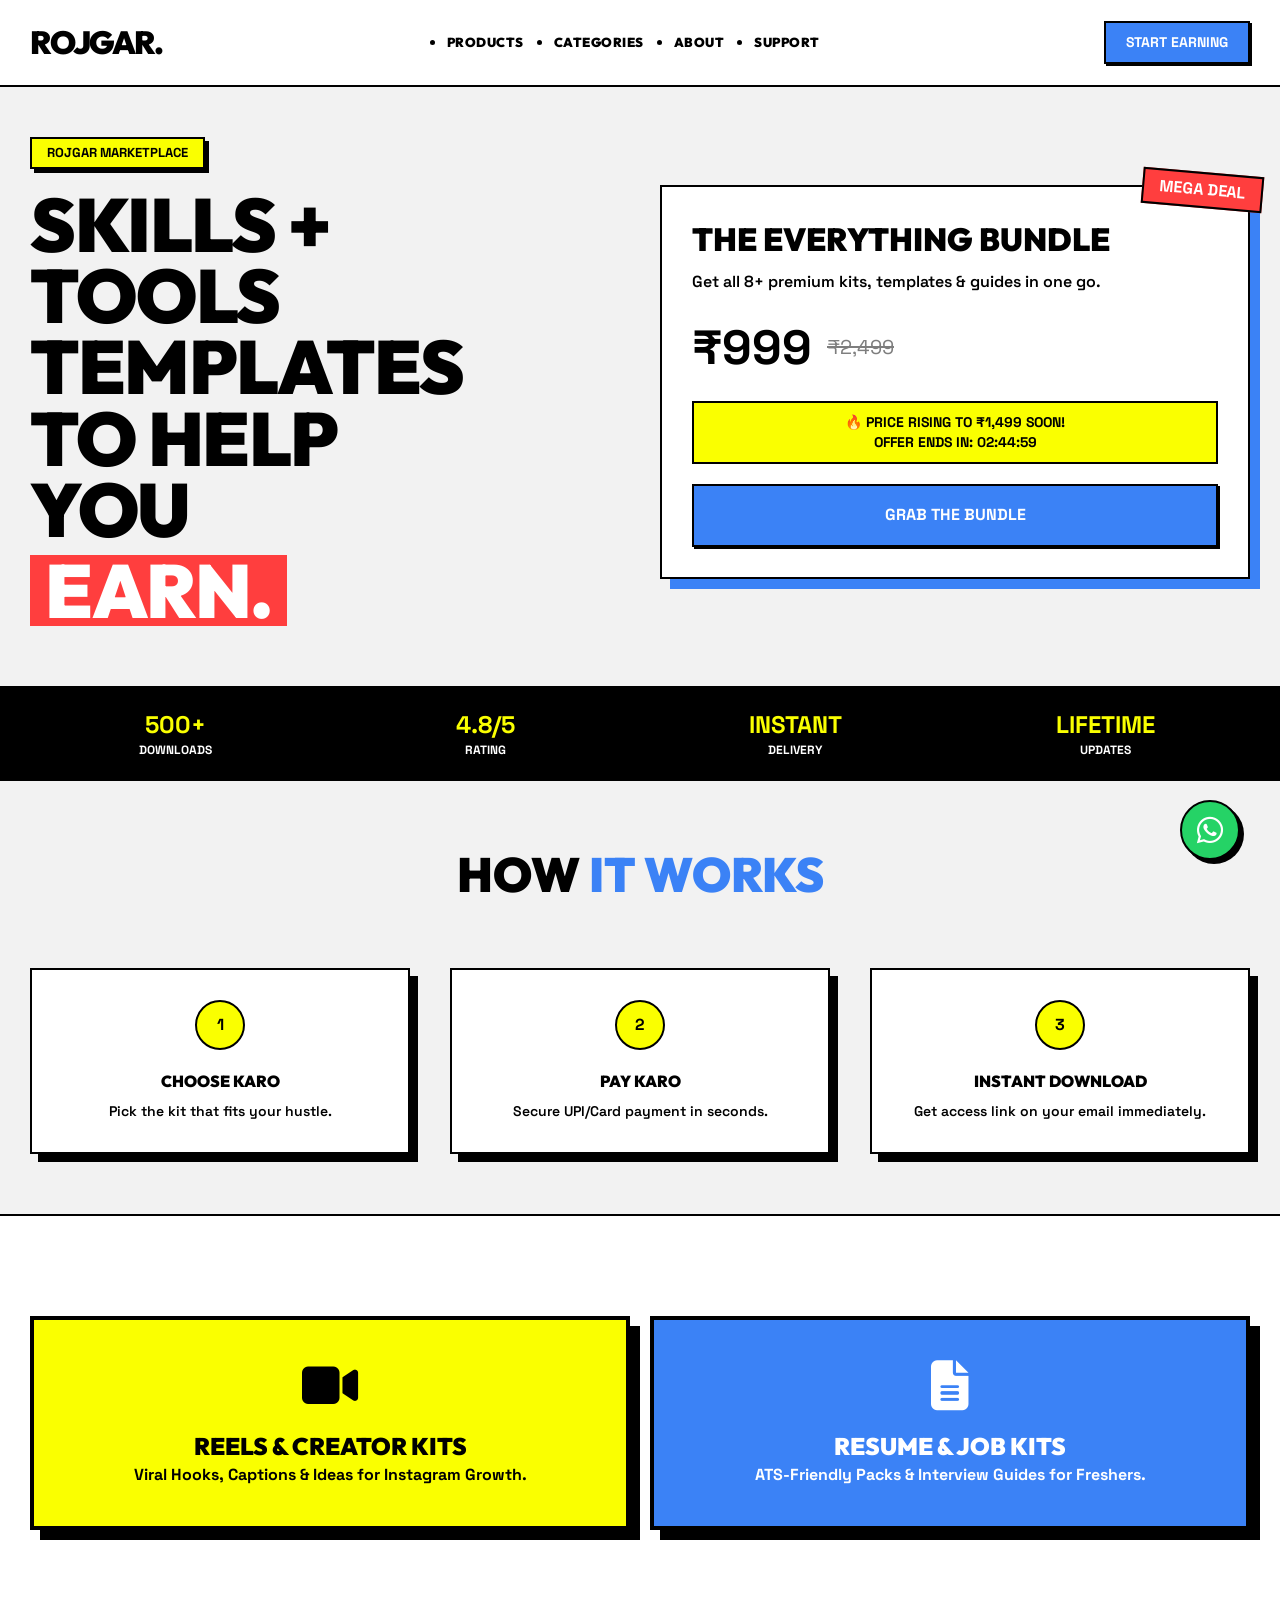
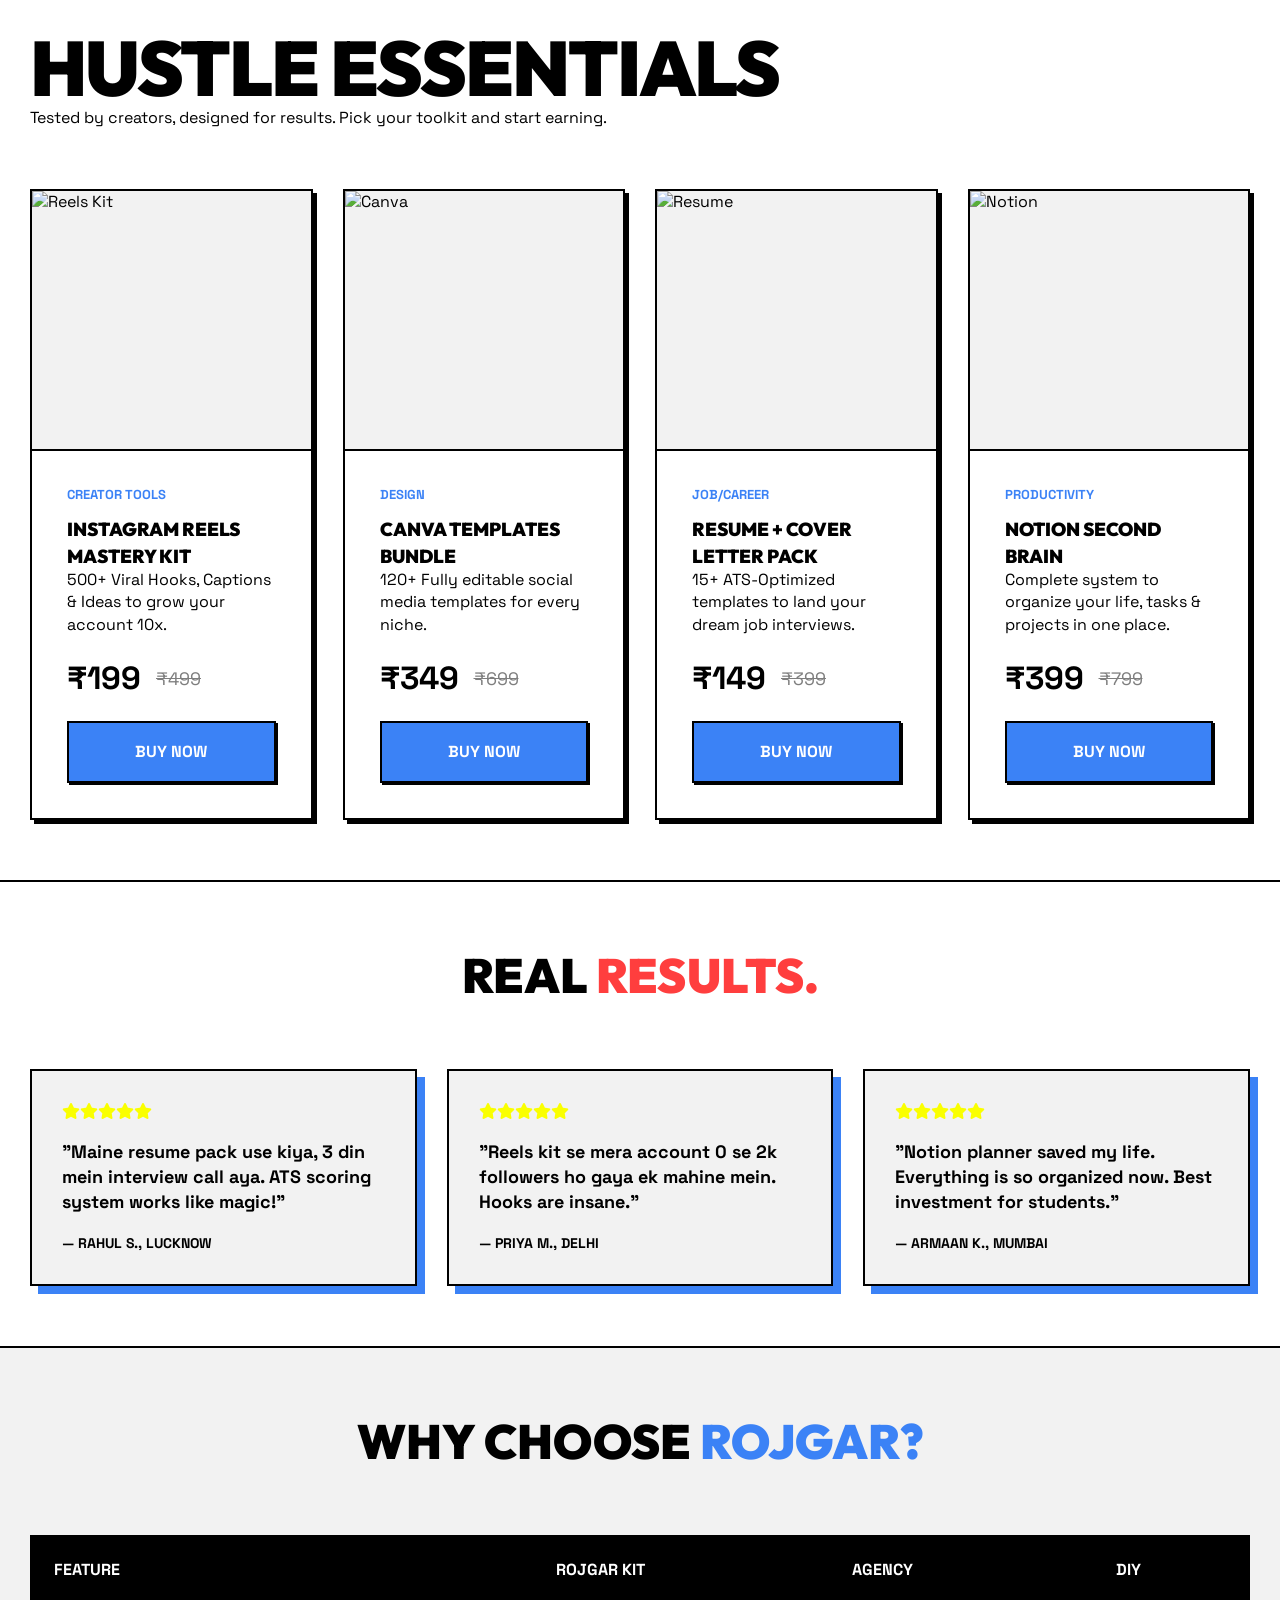
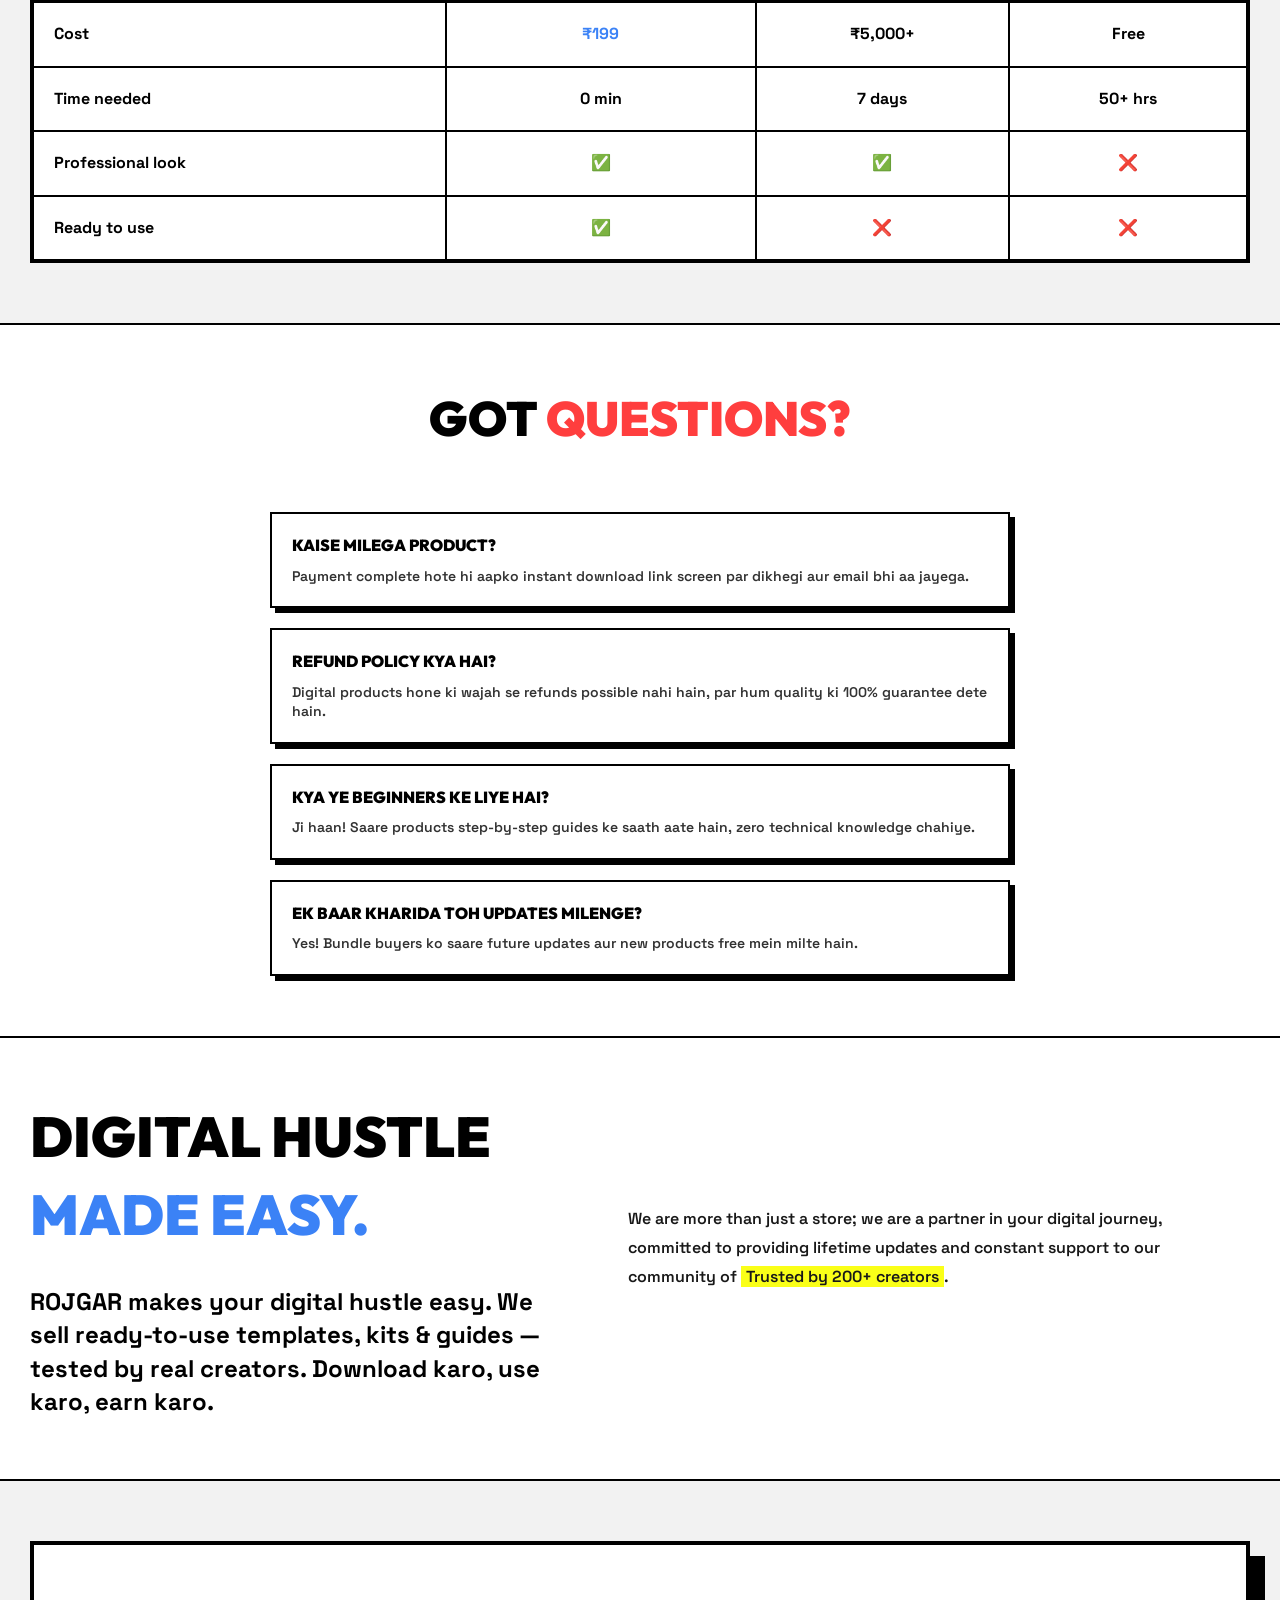
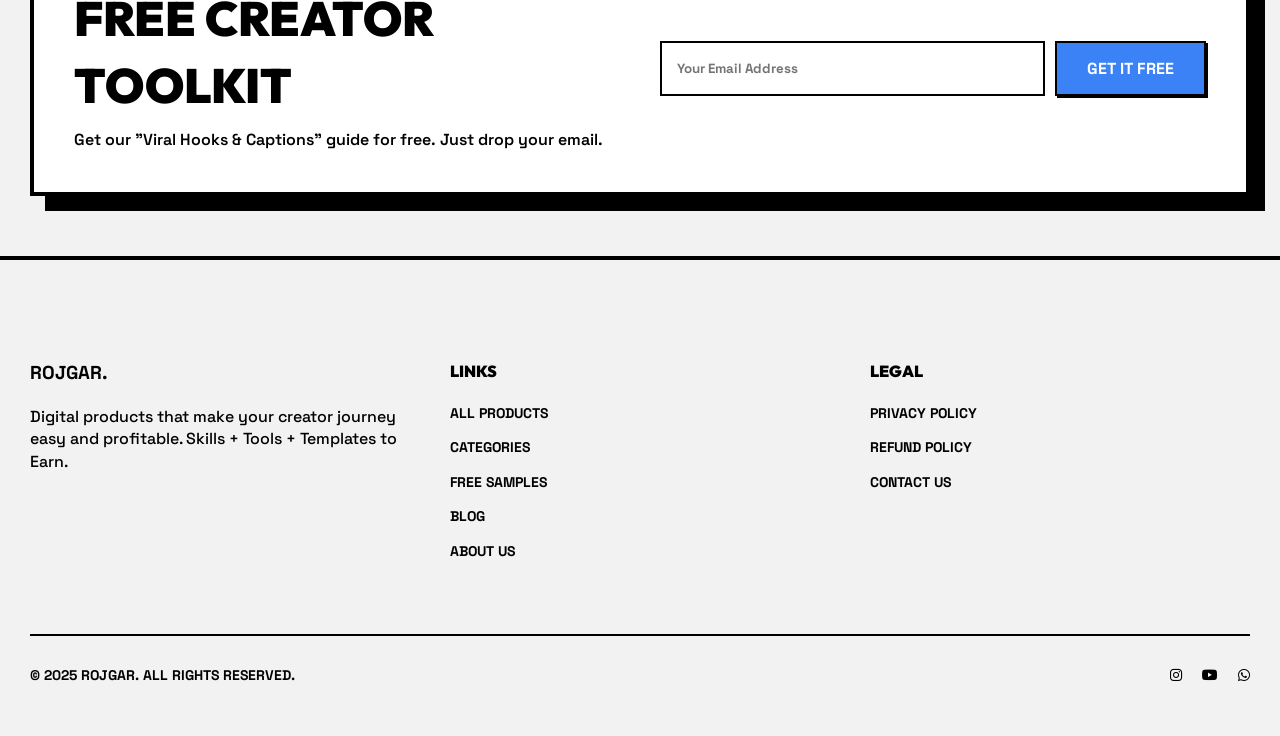
==== commit 2559e81e: "Add high-impact sections (Testimonials, FAQ, How It Works) and new content pages (Blog, About, Free " ====
--- a/index.html
+++ b/index.html
@@ -55,14 +55,66 @@
                         <span style="position: absolute; top: -15px; right: -15px; background: var(--accent-color); color: white; padding: 5px 15px; font-weight: 900; border: 2px solid #000; transform: rotate(5deg);">MEGA DEAL</span>
                         <h3 style="font-size: 32px; margin-bottom: 10px;">The Everything Bundle</h3>
                         <p style="font-weight: 600; margin-bottom: 20px;">Get all 8+ premium kits, templates & guides in one go.</p>
-                        <div style="display: flex; align-items: center; gap: 15px; margin-bottom: 25px;">
+                        <div style="display: flex; align-items: center; gap: 15px; margin-bottom: 20px;">
                             <span style="font-size: 48px; font-weight: 900;">₹999</span>
                             <span style="text-decoration: line-through; opacity: 0.5; font-size: 20px;">₹2,499</span>
                         </div>
+                        <div style="background: var(--highlight-color); border: 2px solid #000; padding: 10px; text-align: center; font-weight: 900; font-size: 14px; margin-bottom: 20px;">
+                            🔥 PRICE RISING TO ₹1,499 SOON! <br>
+                            OFFER ENDS IN: <span id="countdown">02:45:00</span>
+                        </div>
                         <a href="pages/product-detail.html?id=complete-bundle" class="btn btn-primary btn-block">Grab the Bundle</a>
                     </div>
                 </div>
 
+            </div>
+        </div>
+    </section>
+
+    <!-- Stats Bar -->
+    <div style="background: var(--dark); color: var(--white); padding: 20px 0; border-bottom: 2px solid var(--border-color);">
+        <div class="container">
+            <div style="display: flex; justify-content: space-between; align-items: center; gap: 20px; flex-wrap: wrap; text-align: center;">
+                <div style="flex: 1; min-width: 150px;">
+                    <div style="font-size: 24px; font-weight: 900; color: var(--highlight-color);">500+</div>
+                    <div style="font-size: 12px; font-weight: 700; text-transform: uppercase;">Downloads</div>
+                </div>
+                <div style="flex: 1; min-width: 150px;">
+                    <div style="font-size: 24px; font-weight: 900; color: var(--highlight-color);">4.8/5</div>
+                    <div style="font-size: 12px; font-weight: 700; text-transform: uppercase;">Rating</div>
+                </div>
+                <div style="flex: 1; min-width: 150px;">
+                    <div style="font-size: 24px; font-weight: 900; color: var(--highlight-color);">INSTANT</div>
+                    <div style="font-size: 12px; font-weight: 700; text-transform: uppercase;">Delivery</div>
+                </div>
+                <div style="flex: 1; min-width: 150px;">
+                    <div style="font-size: 24px; font-weight: 900; color: var(--highlight-color);">LIFETIME</div>
+                    <div style="font-size: 12px; font-weight: 700; text-transform: uppercase;">Updates</div>
+                </div>
+            </div>
+        </div>
+    </div>
+
+    <!-- How It Works Section -->
+    <section class="section" style="background: var(--gray); border-bottom: 2px solid var(--border-color);">
+        <div class="container">
+            <h2 style="text-align: center; margin-bottom: 60px; font-size: 48px;">How <span style="color: var(--secondary-color)">It Works</span></h2>
+            <div style="display: flex; justify-content: center; gap: 40px; flex-wrap: wrap;">
+                <div style="flex: 1; min-width: 250px; text-align: center; background: var(--white); border: 2px solid #000; padding: 30px; box-shadow: 8px 8px 0px 0px #000;">
+                    <div style="background: var(--highlight-color); width: 50px; height: 50px; border-radius: 50%; display: flex; align-items: center; justify-content: center; font-weight: 900; margin: 0 auto 20px; border: 2px solid #000;">1</div>
+                    <h4 style="margin-bottom: 10px;">Choose Karo</h4>
+                    <p style="font-weight: 600; font-size: 14px;">Pick the kit that fits your hustle.</p>
+                </div>
+                <div style="flex: 1; min-width: 250px; text-align: center; background: var(--white); border: 2px solid #000; padding: 30px; box-shadow: 8px 8px 0px 0px #000;">
+                    <div style="background: var(--highlight-color); width: 50px; height: 50px; border-radius: 50%; display: flex; align-items: center; justify-content: center; font-weight: 900; margin: 0 auto 20px; border: 2px solid #000;">2</div>
+                    <h4 style="margin-bottom: 10px;">Pay Karo</h4>
+                    <p style="font-weight: 600; font-size: 14px;">Secure UPI/Card payment in seconds.</p>
+                </div>
+                <div style="flex: 1; min-width: 250px; text-align: center; background: var(--white); border: 2px solid #000; padding: 30px; box-shadow: 8px 8px 0px 0px #000;">
+                    <div style="background: var(--highlight-color); width: 50px; height: 50px; border-radius: 50%; display: flex; align-items: center; justify-content: center; font-weight: 900; margin: 0 auto 20px; border: 2px solid #000;">3</div>
+                    <h4 style="margin-bottom: 10px;">Instant Download</h4>
+                    <p style="font-weight: 600; font-size: 14px;">Get access link on your email immediately.</p>
+                </div>
             </div>
         </div>
     </section>
@@ -169,6 +221,106 @@
         </div>
     </section>
 
+    <!-- Testimonials Section -->
+    <section class="section" style="background: var(--white); border-top: 2px solid var(--border-color);">
+        <div class="container">
+            <h2 style="text-align: center; margin-bottom: 60px; font-size: 48px;">Real <span style="color: var(--accent-color)">Results.</span></h2>
+            <div style="display: grid; grid-template-columns: repeat(auto-fit, minmax(300px, 1fr)); gap: 30px;">
+                <div style="background: var(--gray); border: 2px solid #000; padding: 30px; box-shadow: 8px 8px 0px 0px var(--secondary-color);">
+                    <div style="color: var(--highlight-color); margin-bottom: 15px;">
+                        <i class="fas fa-star"></i><i class="fas fa-star"></i><i class="fas fa-star"></i><i class="fas fa-star"></i><i class="fas fa-star"></i>
+                    </div>
+                    <p style="font-weight: 700; font-size: 18px; margin-bottom: 20px;">"Maine resume pack use kiya, 3 din mein interview call aya. ATS scoring system works like magic!"</p>
+                    <div style="font-weight: 900; text-transform: uppercase; font-size: 14px;">— Rahul S., Lucknow</div>
+                </div>
+                <div style="background: var(--gray); border: 2px solid #000; padding: 30px; box-shadow: 8px 8px 0px 0px var(--secondary-color);">
+                    <div style="color: var(--highlight-color); margin-bottom: 15px;">
+                        <i class="fas fa-star"></i><i class="fas fa-star"></i><i class="fas fa-star"></i><i class="fas fa-star"></i><i class="fas fa-star"></i>
+                    </div>
+                    <p style="font-weight: 700; font-size: 18px; margin-bottom: 20px;">"Reels kit se mera account 0 se 2k followers ho gaya ek mahine mein. Hooks are insane."</p>
+                    <div style="font-weight: 900; text-transform: uppercase; font-size: 14px;">— Priya M., Delhi</div>
+                </div>
+                <div style="background: var(--gray); border: 2px solid #000; padding: 30px; box-shadow: 8px 8px 0px 0px var(--secondary-color);">
+                    <div style="color: var(--highlight-color); margin-bottom: 15px;">
+                        <i class="fas fa-star"></i><i class="fas fa-star"></i><i class="fas fa-star"></i><i class="fas fa-star"></i><i class="fas fa-star"></i>
+                    </div>
+                    <p style="font-weight: 700; font-size: 18px; margin-bottom: 20px;">"Notion planner saved my life. Everything is so organized now. Best investment for students."</p>
+                    <div style="font-weight: 900; text-transform: uppercase; font-size: 14px;">— Armaan K., Mumbai</div>
+                </div>
+            </div>
+        </div>
+    </section>
+
+    <!-- Comparison Section -->
+    <section class="section" style="background: var(--gray); border-top: 2px solid var(--border-color);">
+        <div class="container">
+            <h2 style="text-align: center; margin-bottom: 60px; font-size: 48px;">Why Choose <span style="color: var(--secondary-color)">ROJGAR?</span></h2>
+            <div style="overflow-x: auto;">
+                <table style="width: 100%; border-collapse: collapse; background: var(--white); border: 4px solid #000; box-shadow: 15px 15px 0px 0px #000;">
+                    <thead>
+                        <tr style="background: var(--dark); color: var(--white); text-transform: uppercase; font-weight: 900;">
+                            <th style="padding: 20px; border: 2px solid #000; text-align: left;">Feature</th>
+                            <th style="padding: 20px; border: 2px solid #000;">ROJGAR Kit</th>
+                            <th style="padding: 20px; border: 2px solid #000;">Agency</th>
+                            <th style="padding: 20px; border: 2px solid #000;">DIY</th>
+                        </tr>
+                    </thead>
+                    <tbody style="font-weight: 700; text-align: center;">
+                        <tr>
+                            <td style="padding: 20px; border: 2px solid #000; text-align: left;">Cost</td>
+                            <td style="padding: 20px; border: 2px solid #000; color: var(--secondary-color);">₹199</td>
+                            <td style="padding: 20px; border: 2px solid #000;">₹5,000+</td>
+                            <td style="padding: 20px; border: 2px solid #000;">Free</td>
+                        </tr>
+                        <tr>
+                            <td style="padding: 20px; border: 2px solid #000; text-align: left;">Time needed</td>
+                            <td style="padding: 20px; border: 2px solid #000;">0 min</td>
+                            <td style="padding: 20px; border: 2px solid #000;">7 days</td>
+                            <td style="padding: 20px; border: 2px solid #000;">50+ hrs</td>
+                        </tr>
+                        <tr>
+                            <td style="padding: 20px; border: 2px solid #000; text-align: left;">Professional look</td>
+                            <td style="padding: 20px; border: 2px solid #000; color: green;">✅</td>
+                            <td style="padding: 20px; border: 2px solid #000; color: green;">✅</td>
+                            <td style="padding: 20px; border: 2px solid #000; color: red;">❌</td>
+                        </tr>
+                        <tr>
+                            <td style="padding: 20px; border: 2px solid #000; text-align: left;">Ready to use</td>
+                            <td style="padding: 20px; border: 2px solid #000; color: green;">✅</td>
+                            <td style="padding: 20px; border: 2px solid #000; color: red;">❌</td>
+                            <td style="padding: 20px; border: 2px solid #000; color: red;">❌</td>
+                        </tr>
+                    </tbody>
+                </table>
+            </div>
+        </div>
+    </section>
+
+    <!-- FAQ Section -->
+    <section class="section" style="background: var(--white); border-top: 2px solid var(--border-color);">
+        <div class="container" style="max-width: 800px;">
+            <h2 style="text-align: center; margin-bottom: 60px; font-size: 48px;">Got <span style="color: var(--accent-color)">Questions?</span></h2>
+            <div style="display: flex; flex-direction: column; gap: 20px;">
+                <div style="border: 2px solid #000; padding: 20px; box-shadow: 5px 5px 0px 0px #000;">
+                    <h4 style="margin-bottom: 10px; text-transform: uppercase;">Kaise milega product?</h4>
+                    <p style="font-weight: 600; font-size: 14px; opacity: 0.8;">Payment complete hote hi aapko instant download link screen par dikhegi aur email bhi aa jayega.</p>
+                </div>
+                <div style="border: 2px solid #000; padding: 20px; box-shadow: 5px 5px 0px 0px #000;">
+                    <h4 style="margin-bottom: 10px; text-transform: uppercase;">Refund policy kya hai?</h4>
+                    <p style="font-weight: 600; font-size: 14px; opacity: 0.8;">Digital products hone ki wajah se refunds possible nahi hain, par hum quality ki 100% guarantee dete hain.</p>
+                </div>
+                <div style="border: 2px solid #000; padding: 20px; box-shadow: 5px 5px 0px 0px #000;">
+                    <h4 style="margin-bottom: 10px; text-transform: uppercase;">Kya ye beginners ke liye hai?</h4>
+                    <p style="font-weight: 600; font-size: 14px; opacity: 0.8;">Ji haan! Saare products step-by-step guides ke saath aate hain, zero technical knowledge chahiye.</p>
+                </div>
+                <div style="border: 2px solid #000; padding: 20px; box-shadow: 5px 5px 0px 0px #000;">
+                    <h4 style="margin-bottom: 10px; text-transform: uppercase;">Ek baar kharida toh updates milenge?</h4>
+                    <p style="font-weight: 600; font-size: 14px; opacity: 0.8;">Yes! Bundle buyers ko saare future updates aur new products free mein milte hain.</p>
+                </div>
+            </div>
+        </div>
+    </section>
+
     <!-- About Section -->
     <section class="section" id="about" style="background: var(--white); border-top: 2px solid var(--border-color);">
         <div class="container">
@@ -215,7 +367,9 @@
                     <ul class="footer-links">
                         <li><a href="#products">All Products</a></li>
                         <li><a href="pages/categories.html">Categories</a></li>
-                        <li><a href="pages/free-samples.html">Free Samples</a></li>
+                        <li><a href="pages/free-resources.html">Free Samples</a></li>
+                        <li><a href="pages/blog.html">Blog</a></li>
+                        <li><a href="pages/about.html">About Us</a></li>
                     </ul>
                 </div>
                 <div>
@@ -243,6 +397,31 @@
         <i class="fab fa-whatsapp"></i>
     </a>
 
+    <script>
+        // Simple Countdown
+        function startCountdown(duration, display) {
+            let timer = duration, hours, minutes, seconds;
+            setInterval(function () {
+                hours = parseInt(timer / 3600, 10);
+                minutes = parseInt((timer % 3600) / 60, 10);
+                seconds = parseInt(timer % 60, 10);
+
+                hours = hours < 10 ? "0" + hours : hours;
+                minutes = minutes < 10 ? "0" + minutes : minutes;
+                seconds = seconds < 10 ? "0" + seconds : seconds;
+
+                display.textContent = hours + ":" + minutes + ":" + seconds;
+
+                if (--timer < 0) {
+                    timer = duration;
+                }
+            }, 1000);
+        }
+        window.onload = function () {
+            const display = document.querySelector('#countdown');
+            if (display) startCountdown(9900, display);
+        };
+    </script>
     <script src="js/script.js"></script>
 </body>
 </html>
